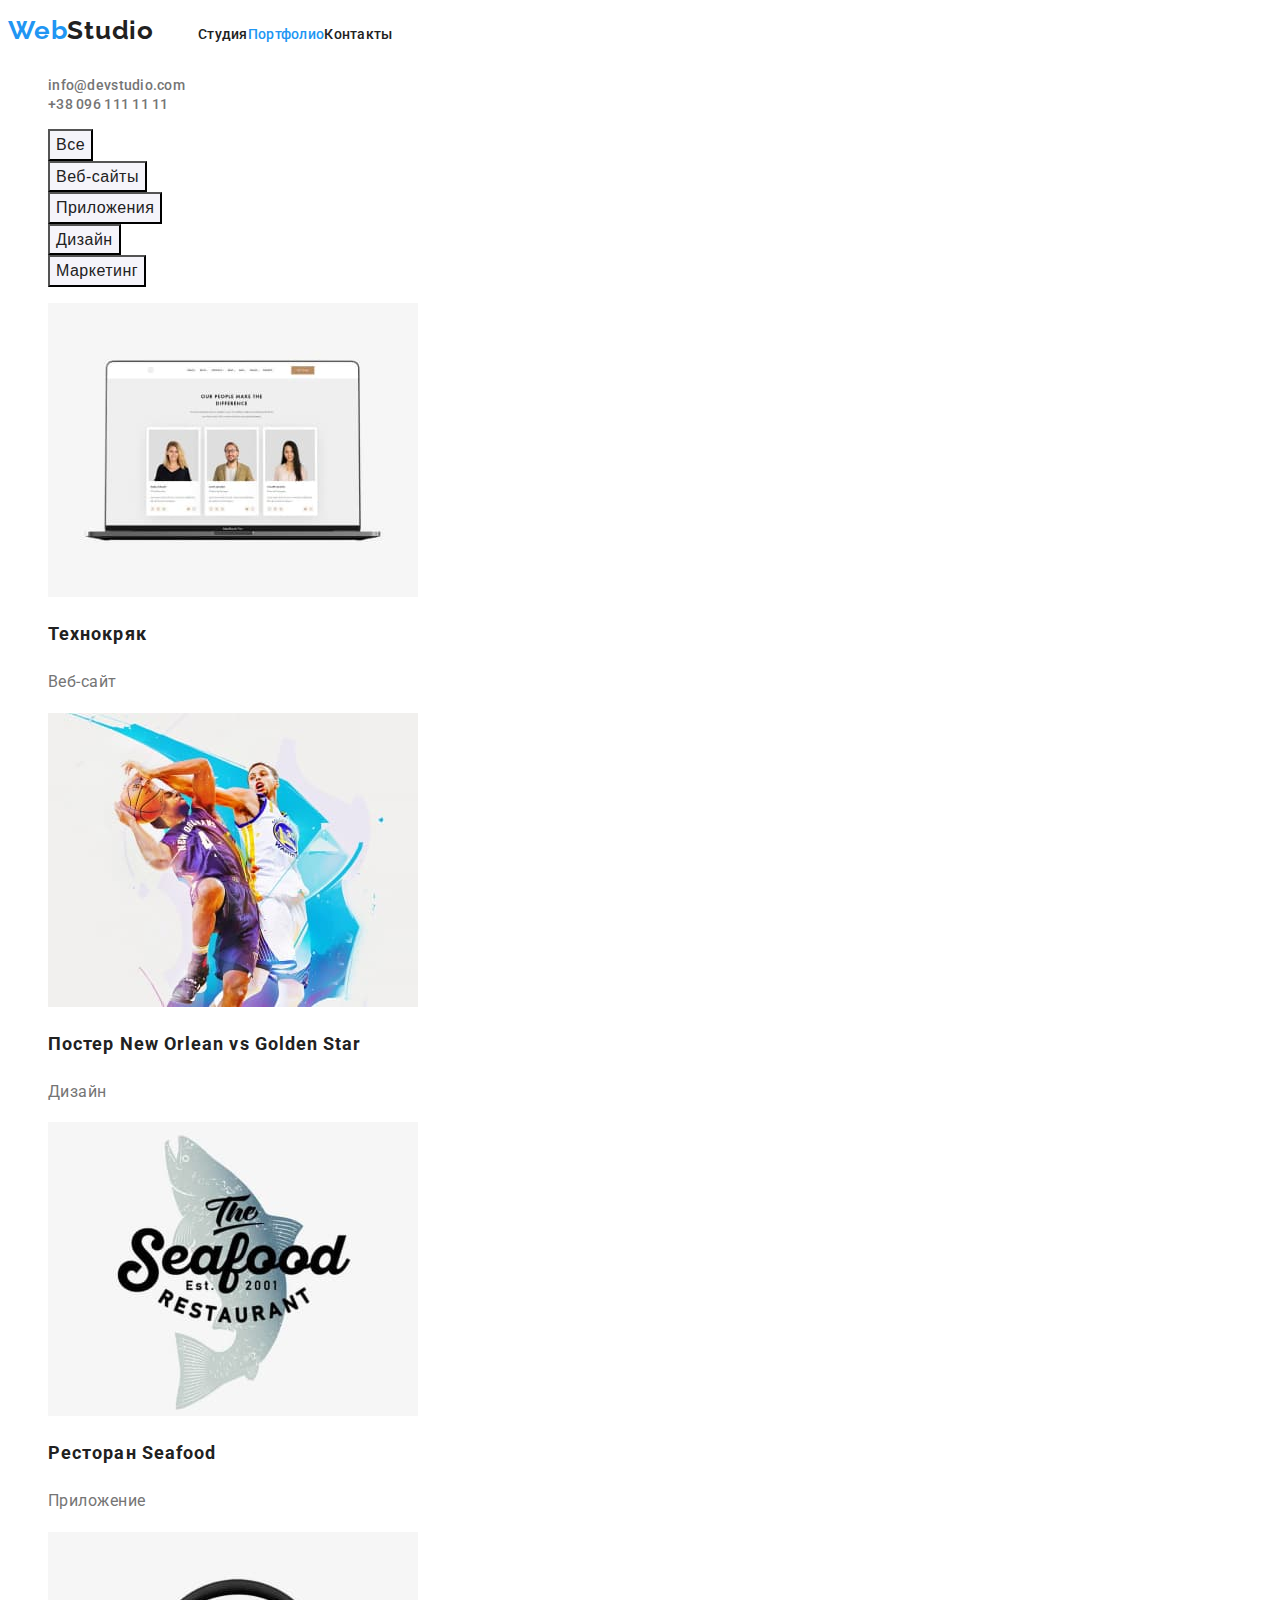
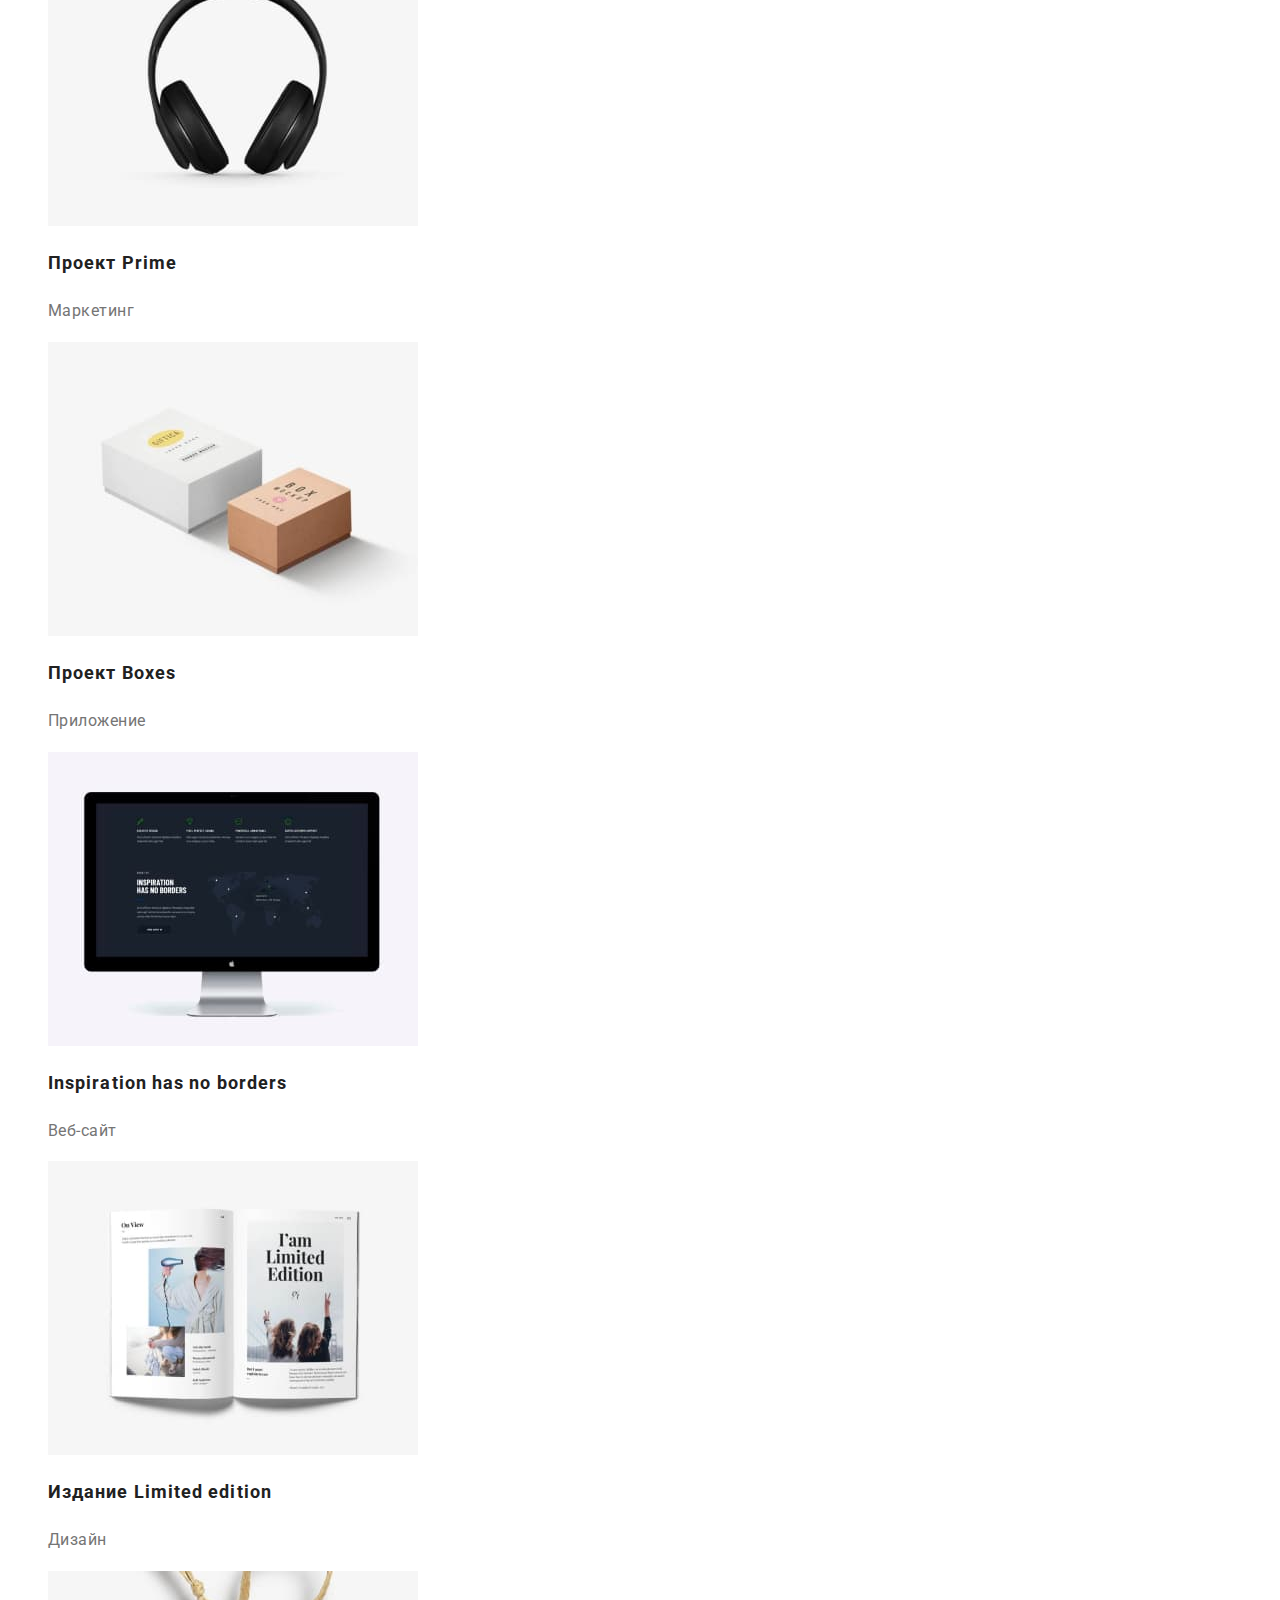
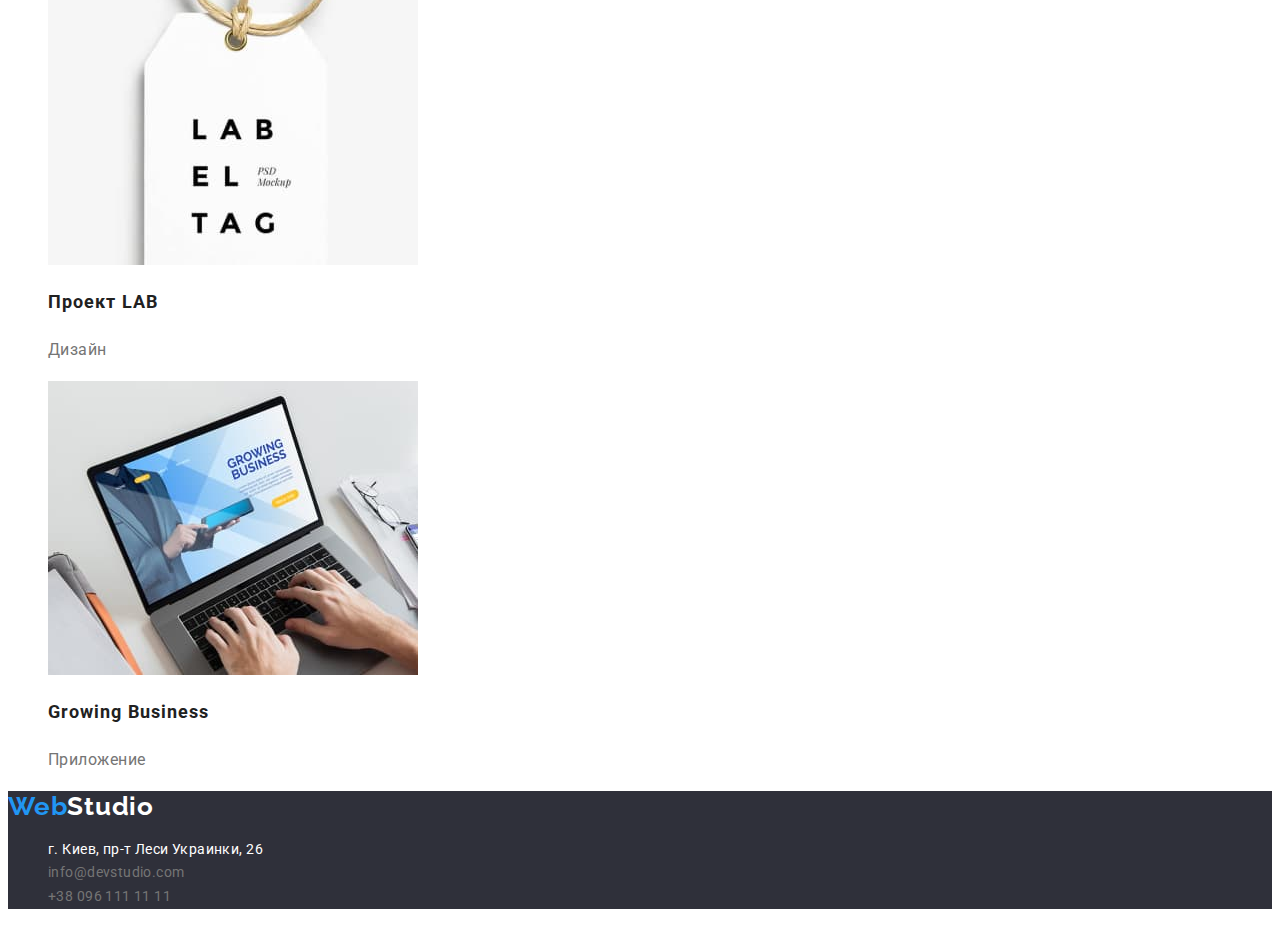
==== portfolio.html @ 74a473ce "copied" ====
<!DOCTYPE html>
<html lang="ru">
<head>
    <meta charset="UTF-8">
    <meta http-equiv="X-UA-Compatible" content="IE=edge">
    <meta name="viewport" content="width=device-width, initial-scale=1.0">
    <link rel="stylesheet" href="css/styles.css">
    <link rel="preconnect" href="https://fonts.gstatic.com">
    <link href="https://fonts.googleapis.com/css2?family=Raleway:wght@700&family=Roboto:wght@400;500;700;900&display=swap"
        rel="stylesheet">
    <title>Портфолио</title>
</head>
<body>
    <header class="top">
        <nav class="nav">
            <a href="./index.html" class="logo"> <span class="logo1">Web</span>Studio</a>
            <ul class="site-navigation">
                <li><a href="./index.html" class="link">Студия</a></li>
                <li><a href="./portfolio.html" class="link current">Портфолио</a></li>
                <li><a href="" class="link">Контакты</a></li>
            </ul>
        </nav>
        <ul class="contacts">
            <li><a href="mailto:info@devstudio.com" class="link">info@devstudio.com</a></li>
            <li><a href="tel:+38-096-111-11-11" class="link">+38 096 111 11 11</a></li>
        </ul>
    </header>
    <main>
            <section>
                <h1 class="hidden">Портфолио</h1>
<ul class="buttons">
    <li>
        <button type="button" class="key">Все</button>
    </li>
    <li>
        <button type="button" class="key">Веб-сайты</button>
    </li>
    <li>
        <button type="button" class="key">Приложения</button>
    </li>
    <li>
        <button type="button" class="key">Дизайн</button>
    </li>
    <li>
        <button type="button" class="key">Маркетинг</button>
    </li>
</ul>
            </section>
    <section class="our-works">
        <h2 class="hidden">Примеры работ</h2>
        <ul class="work-examples">
            <li class="example1">
                <img class="example1-image" src="./images/portf_1.jpg" width="370" alt="Открытый ноутбук с примером работы">
                <h2 class="example1-title"> Технокряк</h2>
                <p class="example1-paragraph"> Веб-сайт</p>
            </li>
            <li class="example2">
                <img class="example2-image" src="./images/portf_2.jpg" width="370" alt="Два баскетболиста с мячём">
                <h2 class="example1-title">Постер New Orlean vs Golden Star</h2>
                <p class="example1-paragraph">Дизайн</p>
            </li>
            <li class="example3">
                <img class="example3-image" src="./images/portf_3.jpg" width="370" alt="Постер с надписью">
                <h2 class="example1-title">Ресторан Seafood</h2>
                <p class="example1-paragraph">Приложение</p>
            </li>
            <li class="example4">
                <img class="example4-image" src="./images/portf_4.jpg" width="370" alt="Наушники Чёрного цвета">
                <h2 class="example1-title">Проект Prime</h2>
                <p class="example1-paragraph">Маркетинг</p>
            </li>
            <li class="example5">
                <img class="example5-image" src="./images/portf_5.jpg" width="370" alt="Две коробки белого и коричневого цвета">
                <h2 class="example1-title">Проект Boxes</h2>
                <p class="example1-paragraph">Приложение</p>
            </li>
            <li class="example6">
                <img class="example6-image" src="./images/portf_6.jpg" width="370" alt="Компьютерный монитор">
                <h2 class="example1-title">Inspiration has no borders</h2>
                <p class="example1-paragraph">Веб-сайт</p>
            </li>
            <li class="example7">
                <img class="example7-image" src="./images/portf_7.jpg" width="370" alt="Открытй глянцевый журнал">
                <h2 class="example1-title">Издание Limited edition</h2>
                <p class="example1-paragraph">Дизайн</p>
            </li>
            <li class="example8">
                <img class="example8-image" src="./images/portf_8.jpg" width="370" alt="Ярлык LAB">
                <h2 class="example1-title">Проект LAB</h2>
                <p class="example1-paragraph">Дизайн</p>
            </li>
            <li class="example9">
                <img class="example9-image" src="./images/portf_9.jpg" width="370" alt="Кисти рук набирают текст на ноутбуке">
                <h2 class="example1-title">Growing Business</h2>
                <p class="example1-paragraph">Приложение</p>
            </li>
        </ul>
    </section>
    </main>
    <footer class="under">
        <a class="logo2" href="./index.html"><span class="logo1">Web</span>Studio</a>
        <address class="our-contacts">
            <ul class="under-contacts">
                <li class="under-street"><a class="link1" href="https://goo.gl/maps/FESoBr5XwrtahdSF9" target="_blank"
                    rel="noreferrer noopener">г. Киев, пр-т Леси
                    Украинки, 26</a></li>
                <li>
                    <a class="link" href="mailto:info@devstudio.com">info@devstudio.com</a>
                </li>
                <li>
                    <a class="link" href="tel:+38-096-111-11-11">+38 096 111 11 11</a>
                </li>
            </ul>
        </address>
    </footer>
</body>
</html>
---- css/styles.css ----
:root {
  --main-font: 'Roboto', sans-serif;
  --secondary-font: 'Raleway', sans-serif;
  --accent-color: #2196f3;
  --title-color: #212121;
  --under-color: #757575;
  --other-color: #ffffff;
  --bg-hf: #2f303a;
  --color-adds: rgba(255, 255, 255, 0.6);
}
body {
  color: var(--title-color);
  font-family: 'Roboto', Raleway, sans-serif;
}
/*Силизация шапки страницы*/
.top {
  background-color: var(--other-color);
  list-style: none;
}
.logo1 {
  color: var(--accent-color);
}
.logo {
  color: var(--title-color);
  font-family: var(--secondary-font);
  text-decoration: none;
  font-weight: 700;
  font-size: 26px;
  line-height: 1.19;
  letter-spacing: 0.03em;
}
.site-navigation,
.contacts {
  list-style: none;
}
.nav .link.current {
  color: var(--accent-color);
}
.site-navigation .link {
  color: var(--title-color);
  font-weight: 500;
  font-size: 14px;
  line-height: 1.14;
  letter-spacing: 0.02em;
  text-decoration: none;
}
.site-navigation .link:hover,
.site-navigation .link:focus {
  color: var(--accent-color);
}
.contacts .link {
  color: var(--under-color);
  text-decoration: none;
  list-style: none;
  font-weight: 500;
  font-size: 14px;
  line-height: 1.14;
  letter-spacing: 0.02em;
}
.contacts .link:hover,
.contacts .link:focus {
  color: var(--accent-color);
}
/*Стилизация основного контента*/

.hidden {
  position: absolute;
  width: 1px;
  height: 1px;
  margin: -1px;
  border: 0;
  padding: 0;

  white-space: nowrap;
  clip-path: inset(100%);
  clip: rect(0 0 0 0);
  overflow: hidden;
}
.hero {
  background-color: var(--bg-hf);
  text-align: center;
}
.hero-title {
  font-weight: 900;
  font-size: 44px;
  line-height: 1.36;
  text-align: center;
  letter-spacing: 0.06em;
  text-transform: uppercase;
  color: var(--other-color);
}
.button1 {
  font-weight: 700;
  font-size: 16px;
  line-height: 1.87;
  align-items: center;
  text-align: center;
  letter-spacing: 0.06em;
  color: var(--other-color);
  background-color: var(--accent-color);
  cursor: pointer;
}
.features {
  list-style: none;
}
.features-title {
  font-weight: 700;
  font-size: 14px;
  line-height: 1.14;
  letter-spacing: 0.03em;
  text-transform: uppercase;
  color: var(--title-color);
}
.features-paragraph {
  font-size: 14px;
  line-height: 1.71;
  letter-spacing: 0.03em;
  color: var(--under-color);
}

.works-title {
  font-weight: 700;
  font-size: 36px;
  line-height: 1.19;
  text-align: center;
  letter-spacing: 0.03em;
  color: var(--title-color);
}
.our-works {
  list-style: none;
}
.team-title {
  font-weight: 700;
  font-size: 36px;
  line-height: 1.19;
  text-align: center;
  letter-spacing: 0.03em;
  color: var(--title-color);
}
.our-team {
  list-style: none;
  text-align: center;
}
.name1 {
  font-weight: 500;
  font-size: 16px;
  line-height: 1.18;
  text-align: center;
  letter-spacing: 0.03em;
  color: var(--title-color);
}
.description1 {
  font-size: 16px;
  line-height: 1.18;
  text-align: center;
  letter-spacing: 0.03em;
  color: var(--under-color);
}
/********Футер******/

.logo2 {
  text-decoration: none;
  font-family: var(--secondary-font);
  font-weight: 700;
  font-size: 26px;
  line-height: 1.19;
  letter-spacing: 0.03em;
  color: var(--other-color);
}
.under {
  background-color: var(--bg-hf);
}
.under-contacts {
  list-style: none;
  color: var(--under-color);
}
.under-street {
  color: var(--other-color);
  font-style: normal;
  font-weight: normal;
  font-size: 14px;
  line-height: 1.71;
  letter-spacing: 0.03em;
}
.link1 {
  text-decoration: none;
  color: var(--other-color);
  font-style: normal;
  font-weight: normal;
  font-size: 14px;
  line-height: 1.71;
  letter-spacing: 0.03em;
}
.under-contacts .link {
  text-decoration: none;
  color: var(--under-color);
  font-style: normal;
  font-weight: normal;
  font-size: 14px;
  line-height: 1.71;
  letter-spacing: 0.03em;
}
.under-contacts .link:hover,
.under-contacts .link:focus,
.link1:hover,
.link1:focus {
  color: var(--accent-color);
}

/*   Стили для портфолио   */
.buttons {
  list-style: none;
}
.work-examples {
  list-style: none;
}
.key:hover,
.key:focus {
  background-color: var(--accent-color);
  color: var(--other-color);
  cursor: pointer;
}
.key {
  font-weight: 500;
  font-size: 16px;
  line-height: 1.6;
  text-align: center;
  letter-spacing: 0.03em;
  color: var(--title-color);
  background: #f5f4fa;
}
.example1-title {
  font-size: 18px;
  line-height: 2;
  letter-spacing: 0.06em;
  color: var(--title-color);
}
.example1-paragraph {
  font-size: 16px;
  line-height: 1.8;
  letter-spacing: 0.03em;
  color: var(--under-color);
}
ul.site-navigation {
  display: inline-flex;
  flex-direction: row;
}
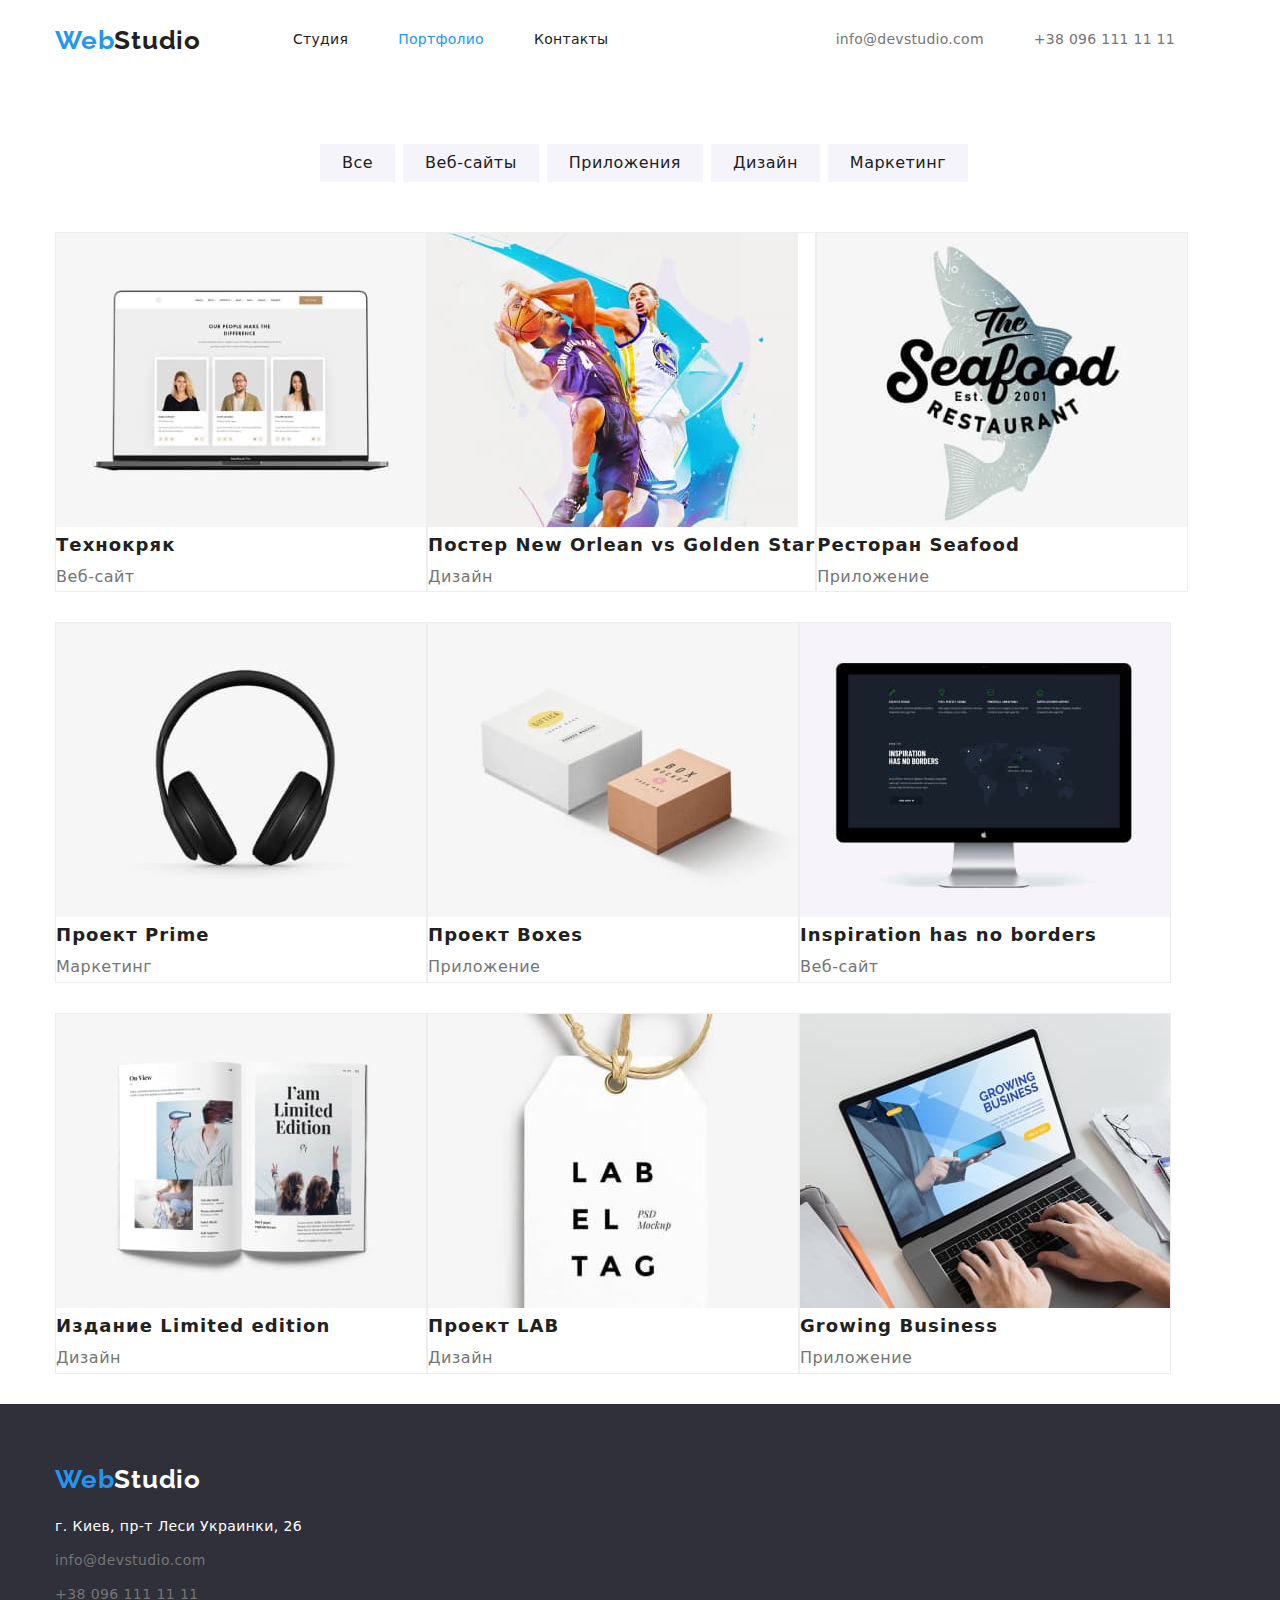
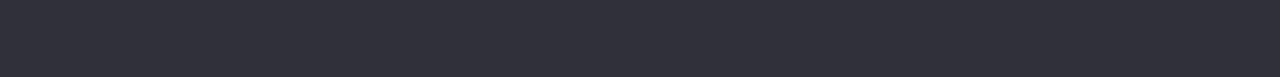
==== commit 0a39832e: "making hw 3" ====
--- a/portfolio.html
+++ b/portfolio.html
@@ -5,6 +5,7 @@
     <meta http-equiv="X-UA-Compatible" content="IE=edge">
     <meta name="viewport" content="width=device-width, initial-scale=1.0">
     <link rel="stylesheet" href="css/styles.css">
+    <link rel="stylesheet" href="https://cdnjs.cloudflare.com/ajax/libs/modern-normalize/1.1.0/modern-normalize.css">
     <link rel="preconnect" href="https://fonts.gstatic.com">
     <link href="https://fonts.googleapis.com/css2?family=Raleway:wght@700&family=Roboto:wght@400;500;700;900&display=swap"
         rel="stylesheet">
@@ -12,106 +13,114 @@
 </head>
 <body>
     <header class="top">
+        <div class="container header-container">
         <nav class="nav">
             <a href="./index.html" class="logo"> <span class="logo1">Web</span>Studio</a>
             <ul class="site-navigation">
-                <li><a href="./index.html" class="link">Студия</a></li>
-                <li><a href="./portfolio.html" class="link current">Портфолио</a></li>
-                <li><a href="" class="link">Контакты</a></li>
+                <li class="nav-item"><a href="./index.html" class="link">Студия</a></li>
+                <li class="nav-item"><a href="./portfolio.html" class="link current">Портфолио</a></li>
+                <li class="nav-item"><a href="" class="link">Контакты</a></li>
             </ul>
+        <ul class="contacts">
+            <li class="contact-item"><a href="mailto:info@devstudio.com" class="link">info@devstudio.com</a></li>
+            <li class="contact-item"><a href="tel:+38-096-111-11-11" class="link">+38 096 111 11 11</a></li>
+        </ul>
         </nav>
-        <ul class="contacts">
-            <li><a href="mailto:info@devstudio.com" class="link">info@devstudio.com</a></li>
-            <li><a href="tel:+38-096-111-11-11" class="link">+38 096 111 11 11</a></li>
-        </ul>
+        </div>
     </header>
     <main>
-            <section>
+            <section class="buttons-container">
+                <div class="container">
                 <h1 class="hidden">Портфолио</h1>
 <ul class="buttons">
-    <li>
+    <li class="button-item">
         <button type="button" class="key">Все</button>
     </li>
-    <li>
+    <li class="button-item">
         <button type="button" class="key">Веб-сайты</button>
     </li>
-    <li>
+    <li class="button-item">
         <button type="button" class="key">Приложения</button>
     </li>
-    <li>
+    <li class="button-item">
         <button type="button" class="key">Дизайн</button>
     </li>
-    <li>
+    <li class="button-item">
         <button type="button" class="key">Маркетинг</button>
     </li>
 </ul>
+</div>
             </section>
     <section class="our-works">
+        <div class="container">
         <h2 class="hidden">Примеры работ</h2>
         <ul class="work-examples">
-            <li class="example1">
+            <li class="examples">
                 <img class="example1-image" src="./images/portf_1.jpg" width="370" alt="Открытый ноутбук с примером работы">
                 <h2 class="example1-title"> Технокряк</h2>
                 <p class="example1-paragraph"> Веб-сайт</p>
             </li>
-            <li class="example2">
+            <li class="examples">
                 <img class="example2-image" src="./images/portf_2.jpg" width="370" alt="Два баскетболиста с мячём">
                 <h2 class="example1-title">Постер New Orlean vs Golden Star</h2>
                 <p class="example1-paragraph">Дизайн</p>
             </li>
-            <li class="example3">
+            <li class="examples">
                 <img class="example3-image" src="./images/portf_3.jpg" width="370" alt="Постер с надписью">
                 <h2 class="example1-title">Ресторан Seafood</h2>
                 <p class="example1-paragraph">Приложение</p>
             </li>
-            <li class="example4">
+            <li class="examples">
                 <img class="example4-image" src="./images/portf_4.jpg" width="370" alt="Наушники Чёрного цвета">
                 <h2 class="example1-title">Проект Prime</h2>
                 <p class="example1-paragraph">Маркетинг</p>
             </li>
-            <li class="example5">
+            <li class="examples">
                 <img class="example5-image" src="./images/portf_5.jpg" width="370" alt="Две коробки белого и коричневого цвета">
                 <h2 class="example1-title">Проект Boxes</h2>
                 <p class="example1-paragraph">Приложение</p>
             </li>
-            <li class="example6">
+            <li class="examples">
                 <img class="example6-image" src="./images/portf_6.jpg" width="370" alt="Компьютерный монитор">
                 <h2 class="example1-title">Inspiration has no borders</h2>
                 <p class="example1-paragraph">Веб-сайт</p>
             </li>
-            <li class="example7">
+            <li class="examples">
                 <img class="example7-image" src="./images/portf_7.jpg" width="370" alt="Открытй глянцевый журнал">
                 <h2 class="example1-title">Издание Limited edition</h2>
                 <p class="example1-paragraph">Дизайн</p>
             </li>
-            <li class="example8">
+            <li class="examples">
                 <img class="example8-image" src="./images/portf_8.jpg" width="370" alt="Ярлык LAB">
                 <h2 class="example1-title">Проект LAB</h2>
                 <p class="example1-paragraph">Дизайн</p>
             </li>
-            <li class="example9">
+            <li class="examples">
                 <img class="example9-image" src="./images/portf_9.jpg" width="370" alt="Кисти рук набирают текст на ноутбуке">
                 <h2 class="example1-title">Growing Business</h2>
                 <p class="example1-paragraph">Приложение</p>
             </li>
         </ul>
+        </div>
     </section>
     </main>
     <footer class="under">
-        <a class="logo2" href="./index.html"><span class="logo1">Web</span>Studio</a>
-        <address class="our-contacts">
-            <ul class="under-contacts">
-                <li class="under-street"><a class="link1" href="https://goo.gl/maps/FESoBr5XwrtahdSF9" target="_blank"
-                    rel="noreferrer noopener">г. Киев, пр-т Леси
-                    Украинки, 26</a></li>
-                <li>
-                    <a class="link" href="mailto:info@devstudio.com">info@devstudio.com</a>
-                </li>
-                <li>
-                    <a class="link" href="tel:+38-096-111-11-11">+38 096 111 11 11</a>
-                </li>
-            </ul>
-        </address>
+        <div class="container">
+            <a class="logo2" href="./index.html"><span class="logo1">Web</span>Studio</a>
+            <address class="our-contacts">
+                <ul class="under-contacts">
+                    <li class="under-street"><a class="link1" href="https://goo.gl/maps/FESoBr5XwrtahdSF9" target="_blank"
+                            rel="noreferrer noopener">г. Киев, пр-т Леси
+                            Украинки, 26</a></li>
+                    <li class="under-street">
+                        <a class="link" href="mailto:info@devstudio.com">info@devstudio.com</a>
+                    </li>
+                    <li class="under-street">
+                        <a class="link" href="tel:+38-096-111-11-11">+38 096 111 11 11</a>
+                    </li>
+                </ul>
+            </address>
+        </div>
     </footer>
 </body>
 </html>--- a/css/styles.css
+++ b/css/styles.css
@@ -6,16 +6,57 @@
   --under-color: #757575;
   --other-color: #ffffff;
   --bg-hf: #2f303a;
+  --tb-color: #f5f4fa;
   --color-adds: rgba(255, 255, 255, 0.6);
 }
 body {
   color: var(--title-color);
   font-family: 'Roboto', Raleway, sans-serif;
 }
+/*Базовый сброс*/
+h1,
+h2,
+h3,
+h4,
+h5,
+h6,
+p {
+  margin-top: 0px;
+  margin-bottom: 0px;
+}
+ol,
+ul {
+  margin-top: 0px;
+  margin-bottom: 0px;
+  padding-left: 0px;
+}
+img {
+  display: block;
+}
+
 /*Силизация шапки страницы*/
-.top {
-  background-color: var(--other-color);
-  list-style: none;
+.container {
+  width: 1200px;
+  padding: 0 15px;
+  margin: 0 auto;
+}
+.nav {
+  display: flex;
+  align-items: center;
+}
+.site-navigation {
+  display: flex;
+  padding-left: 92px;
+  margin-top: 0;
+  margin-bottom: 0;
+}
+.nav-item {
+  margin-right: 50px;
+}
+.site-navigation .link {
+  display: block;
+  padding-top: 32px;
+  padding-bottom: 32px;
 }
 .logo1 {
   color: var(--accent-color);
@@ -48,6 +89,10 @@
 .site-navigation .link:focus {
   color: var(--accent-color);
 }
+.contacts {
+  display: flex;
+  margin-left: auto;
+}
 .contacts .link {
   color: var(--under-color);
   text-decoration: none;
@@ -56,6 +101,10 @@
   font-size: 14px;
   line-height: 1.14;
   letter-spacing: 0.02em;
+  margin-right: 50px;
+  display: block;
+  padding-top: 32px;
+  padding-bottom: 32px;
 }
 .contacts .link:hover,
 .contacts .link:focus {
@@ -79,29 +128,40 @@
 .hero {
   background-color: var(--bg-hf);
   text-align: center;
+  padding-top: 200px;
+  padding-bottom: 200px;
 }
 .hero-title {
   font-weight: 900;
   font-size: 44px;
   line-height: 1.36;
-  text-align: center;
   letter-spacing: 0.06em;
   text-transform: uppercase;
   color: var(--other-color);
+  margin-top: 0px;
+  margin-bottom: 30px;
 }
 .button1 {
-  font-weight: 700;
-  font-size: 16px;
-  line-height: 1.87;
-  align-items: center;
-  text-align: center;
+  margin: 0 auto;
+  display: inline-block;
+  color: var(--other-color);
+  background-color: var(--accent-color);
+  border: none;
+  font-size: 16px;
+  line-height: 1.88;
   letter-spacing: 0.06em;
-  color: var(--other-color);
-  background-color: var(--accent-color);
+  text-align: center;
   cursor: pointer;
+  border-radius: 5px;
+  padding: 10px 30px;
+}
+.features-container {
+  padding-top: 95px;
+  padding-bottom: 95px;
 }
 .features {
   list-style: none;
+  display: flex;
 }
 .features-title {
   font-weight: 700;
@@ -110,12 +170,20 @@
   letter-spacing: 0.03em;
   text-transform: uppercase;
   color: var(--title-color);
+  margin-bottom: 10px;
 }
 .features-paragraph {
   font-size: 14px;
   line-height: 1.71;
   letter-spacing: 0.03em;
   color: var(--under-color);
+  margin: 0;
+}
+.features-class {
+  margin-right: 30px;
+}
+.works {
+  padding-bottom: 94px;
 }
 
 .works-title {
@@ -128,6 +196,15 @@
 }
 .our-works {
   list-style: none;
+  display: flex;
+  margin-top: 50px;
+}
+.works-example {
+  margin-right: 30px;
+}
+.team {
+  padding-bottom: 95px;
+  background-color: var(--tb-color);
 }
 .team-title {
   font-weight: 700;
@@ -136,10 +213,12 @@
   text-align: center;
   letter-spacing: 0.03em;
   color: var(--title-color);
+  margin-bottom: 50px;
 }
 .our-team {
   list-style: none;
   text-align: center;
+  display: flex;
 }
 .name1 {
   font-weight: 500;
@@ -147,9 +226,19 @@
   line-height: 1.18;
   text-align: center;
   letter-spacing: 0.03em;
-  color: var(--title-color);
+  margin-bottom: 10px;
+}
+.team-cards {
+  margin-left: 30px;
+  text-align: center;
+  padding-bottom: 30px;
+  background-color: var(--other-color);
+}
+.team-photo {
+  margin-bottom: 30px;
 }
 .description1 {
+  margin: 0;
   font-size: 16px;
   line-height: 1.18;
   text-align: center;
@@ -166,9 +255,13 @@
   line-height: 1.19;
   letter-spacing: 0.03em;
   color: var(--other-color);
+  display: block;
+  margin-bottom: 20px;
 }
 .under {
   background-color: var(--bg-hf);
+  padding-bottom: 60px;
+  padding-top: 60px;
 }
 .under-contacts {
   list-style: none;
@@ -181,6 +274,7 @@
   font-size: 14px;
   line-height: 1.71;
   letter-spacing: 0.03em;
+  margin-bottom: 10px;
 }
 .link1 {
   text-decoration: none;
@@ -208,17 +302,26 @@
 }
 
 /*   Стили для портфолио   */
+.buttons-container {
+  margin-top: 64px;
+  margin-bottom: 34px;
+}
 .buttons {
   list-style: none;
-}
-.work-examples {
-  list-style: none;
-}
+  display: flex;
+  justify-content: center;
+}
+.button-item {
+  margin-left: 8px;
+  margin-right: 0;
+}
+
 .key:hover,
 .key:focus {
   background-color: var(--accent-color);
   color: var(--other-color);
   cursor: pointer;
+  border-color: transparent;
 }
 .key {
   font-weight: 500;
@@ -228,20 +331,31 @@
   letter-spacing: 0.03em;
   color: var(--title-color);
   background: #f5f4fa;
-}
+  padding: 6px 22px;
+  border: none;
+}
+.work-examples {
+  list-style: none;
+  display: flex;
+  flex-wrap: wrap;
+}
+
+.examples {
+  margin-bottom: 30px;
+  border: 1px solid #eeeeee;
+}
+
 .example1-title {
+  margin: 0;
   font-size: 18px;
   line-height: 2;
   letter-spacing: 0.06em;
   color: var(--title-color);
 }
 .example1-paragraph {
+  margin: 0;
   font-size: 16px;
   line-height: 1.8;
   letter-spacing: 0.03em;
   color: var(--under-color);
 }
-ul.site-navigation {
-  display: inline-flex;
-  flex-direction: row;
-}
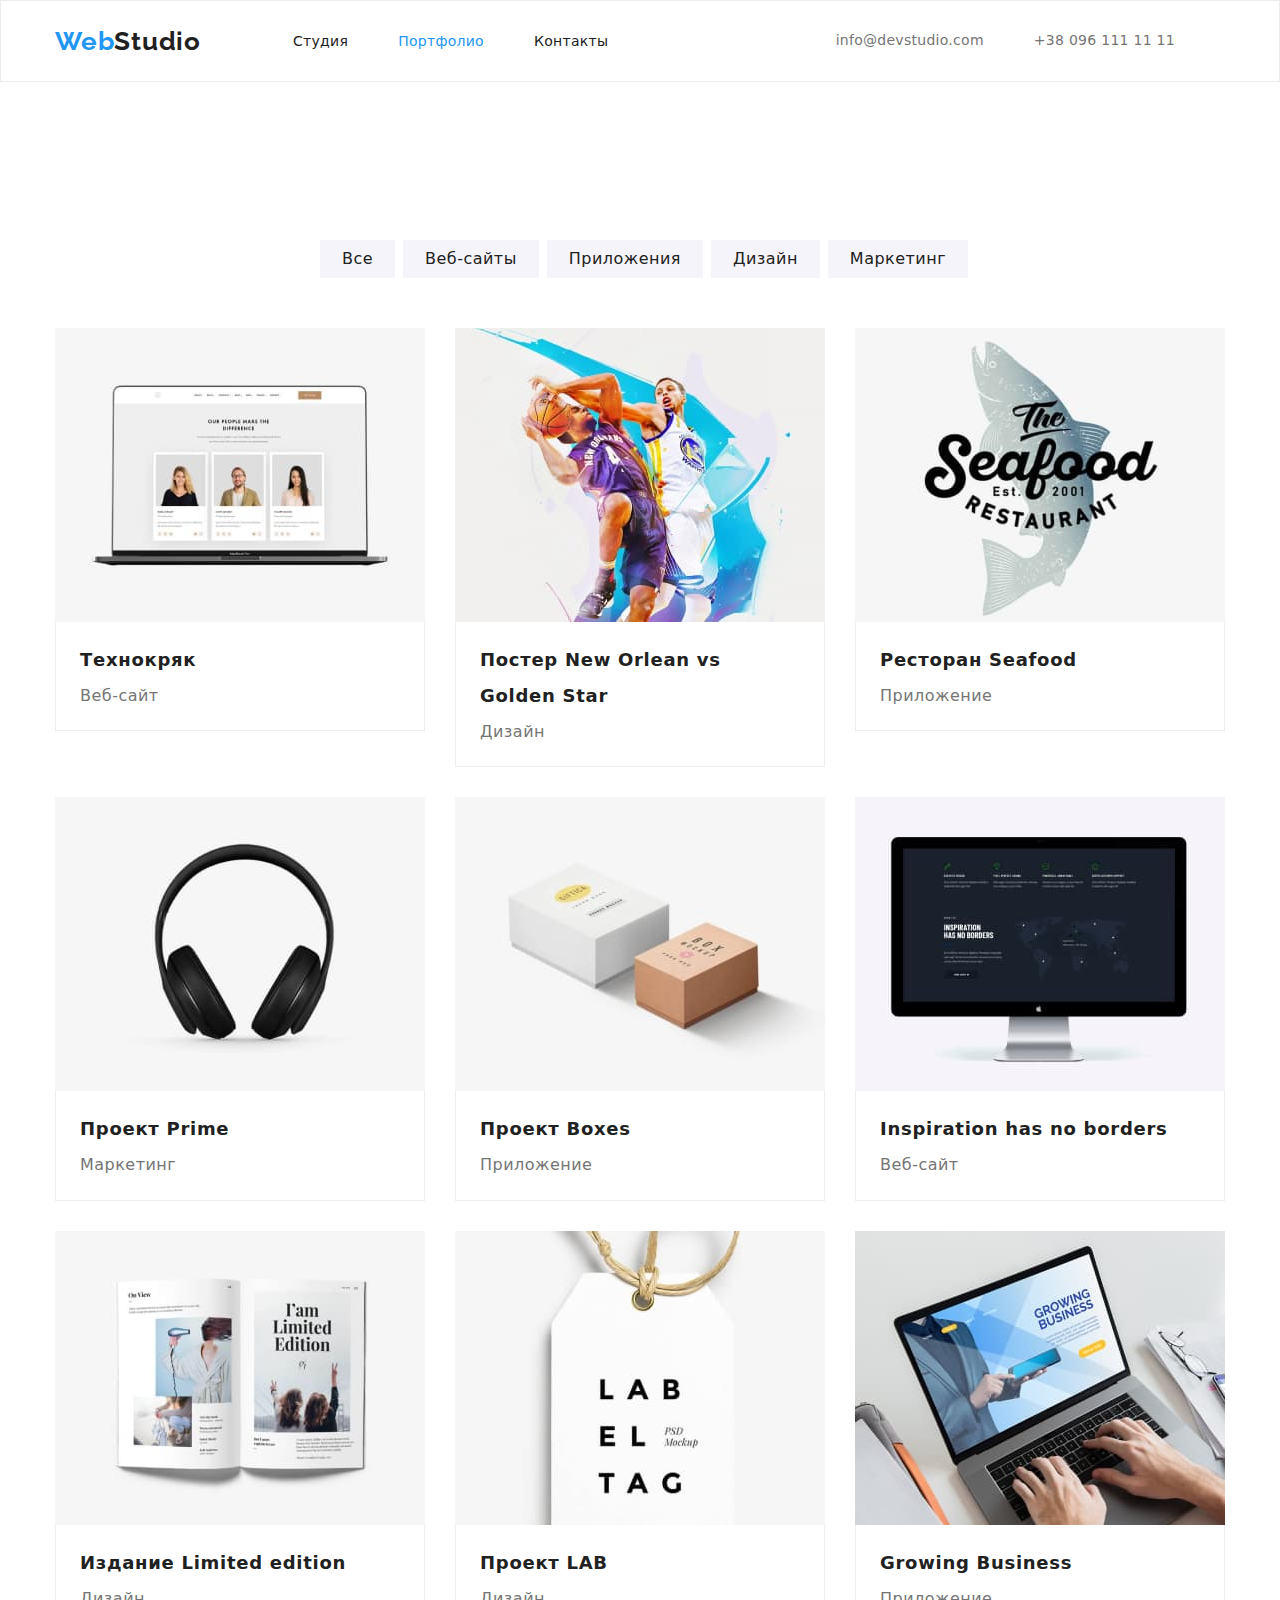
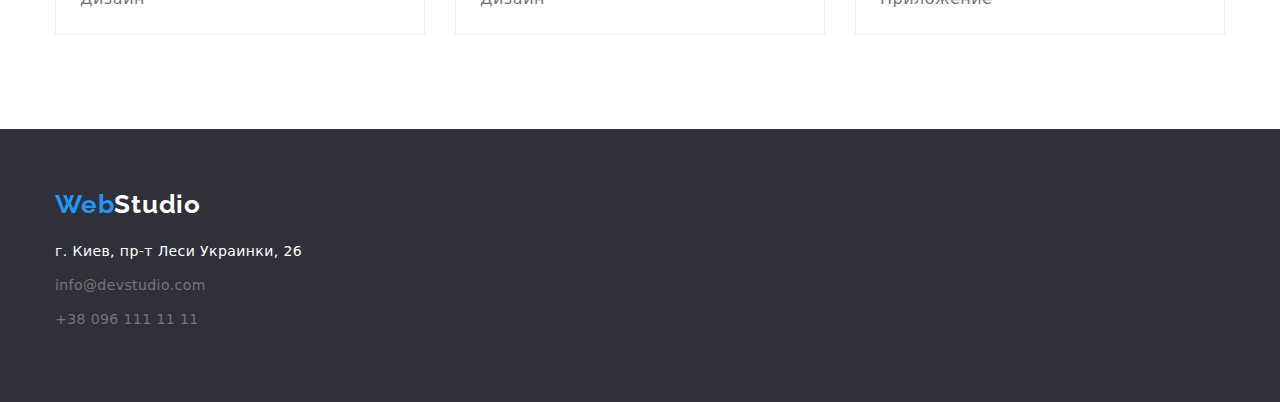
==== commit d5f5877d: "add flex-basis" ====
--- a/portfolio.html
+++ b/portfolio.html
@@ -28,7 +28,7 @@
         </nav>
         </div>
     </header>
-    <main>
+    <main class="section">
             <section class="buttons-container">
                 <div class="container">
                 <h1 class="hidden">Портфолио</h1>
@@ -57,48 +57,66 @@
         <ul class="work-examples">
             <li class="examples">
                 <img class="example1-image" src="./images/portf_1.jpg" width="370" alt="Открытый ноутбук с примером работы">
+                <div class="exmp">
                 <h2 class="example1-title"> Технокряк</h2>
                 <p class="example1-paragraph"> Веб-сайт</p>
+                </div>
             </li>
             <li class="examples">
                 <img class="example2-image" src="./images/portf_2.jpg" width="370" alt="Два баскетболиста с мячём">
+                <div class="exmp">
                 <h2 class="example1-title">Постер New Orlean vs Golden Star</h2>
                 <p class="example1-paragraph">Дизайн</p>
+                </div>
             </li>
             <li class="examples">
                 <img class="example3-image" src="./images/portf_3.jpg" width="370" alt="Постер с надписью">
+                <div class="exmp">
                 <h2 class="example1-title">Ресторан Seafood</h2>
                 <p class="example1-paragraph">Приложение</p>
+                </div>
             </li>
             <li class="examples">
                 <img class="example4-image" src="./images/portf_4.jpg" width="370" alt="Наушники Чёрного цвета">
+                <div class="exmp">
                 <h2 class="example1-title">Проект Prime</h2>
                 <p class="example1-paragraph">Маркетинг</p>
+                </div>
             </li>
             <li class="examples">
                 <img class="example5-image" src="./images/portf_5.jpg" width="370" alt="Две коробки белого и коричневого цвета">
+                <div class="exmp">
                 <h2 class="example1-title">Проект Boxes</h2>
                 <p class="example1-paragraph">Приложение</p>
+                </div>
             </li>
             <li class="examples">
                 <img class="example6-image" src="./images/portf_6.jpg" width="370" alt="Компьютерный монитор">
-                <h2 class="example1-title">Inspiration has no borders</h2>
-                <p class="example1-paragraph">Веб-сайт</p>
+                <div class="exmp">
+                    <h2 class="example1-title">Inspiration has no borders </h2>
+                    <p class="example1-paragraph">Веб-сайт</p>
+                </div>
             </li>
             <li class="examples">
                 <img class="example7-image" src="./images/portf_7.jpg" width="370" alt="Открытй глянцевый журнал">
-                <h2 class="example1-title">Издание Limited edition</h2>
-                <p class="example1-paragraph">Дизайн</p>
+                <div class="exmp">
+                    <h2 class="example1-title">Издание Limited edition</h2>
+                    <p class="example1-paragraph">Дизайн</p>
+                </div>
             </li>
             <li class="examples">
                 <img class="example8-image" src="./images/portf_8.jpg" width="370" alt="Ярлык LAB">
-                <h2 class="example1-title">Проект LAB</h2>
-                <p class="example1-paragraph">Дизайн</p>
+               <div class="exmp">
+                    <h2 class="example1-title">Проект LAB</h2>
+                    <p class="example1-paragraph">Дизайн</p>
+                </div>
             </li>
             <li class="examples">
                 <img class="example9-image" src="./images/portf_9.jpg" width="370" alt="Кисти рук набирают текст на ноутбуке">
-                <h2 class="example1-title">Growing Business</h2>
-                <p class="example1-paragraph">Приложение</p>
+                <div class="exmp">
+                    <h2 class="example1-title">Growing Business</h2>
+                    <p class="example1-paragraph">Приложение</p>
+                </div>
             </li>
         </ul>
         </div>
--- a/css/styles.css
+++ b/css/styles.css
@@ -8,6 +8,16 @@
   --bg-hf: #2f303a;
   --tb-color: #f5f4fa;
   --color-adds: rgba(255, 255, 255, 0.6);
+  --pixels-interval: 30px;
+  --minuspixels: -30px;
+}
+html {
+  box-sizing: border-box;
+}
+*,
+*::before,
+*::after {
+  box-sizing: inherit;
 }
 body {
   color: var(--title-color);
@@ -40,6 +50,13 @@
   padding: 0 15px;
   margin: 0 auto;
 }
+.top {
+  border: 1px solid #ececec;
+}
+.section {
+  padding-top: 94px;
+  padding-bottom: 94px;
+}
 .nav {
   display: flex;
   align-items: center;
@@ -53,7 +70,7 @@
 .nav-item {
   margin-right: 50px;
 }
-.site-navigation .link {
+.site-navigation > .link {
   display: block;
   padding-top: 32px;
   padding-bottom: 32px;
@@ -138,8 +155,10 @@
   letter-spacing: 0.06em;
   text-transform: uppercase;
   color: var(--other-color);
-  margin-top: 0px;
+  width: 696px;
   margin-bottom: 30px;
+  margin-left: auto;
+  margin-right: auto;
 }
 .button1 {
   margin: 0 auto;
@@ -201,6 +220,7 @@
 }
 .works-example {
   margin-right: 30px;
+  flex-basis: calc(100% / 3 - 60px);
 }
 .team {
   padding-bottom: 95px;
@@ -233,6 +253,7 @@
   text-align: center;
   padding-bottom: 30px;
   background-color: var(--other-color);
+  flex-basis: calc(100% / 3 - 60px);
 }
 .team-photo {
   margin-bottom: 30px;
@@ -305,6 +326,7 @@
 .buttons-container {
   margin-top: 64px;
   margin-bottom: 34px;
+  justify-content: center;
 }
 .buttons {
   list-style: none;
@@ -322,6 +344,7 @@
   color: var(--other-color);
   cursor: pointer;
   border-color: transparent;
+  border-radius: 4px;
 }
 .key {
   font-weight: 500;
@@ -335,27 +358,39 @@
   border: none;
 }
 .work-examples {
+  margin-top: -30px;
+  margin-left: -30px;
   list-style: none;
   display: flex;
   flex-wrap: wrap;
 }
-
-.examples {
-  margin-bottom: 30px;
-  border: 1px solid #eeeeee;
+.work-examples > .examples {
+  flex-wrap: wrap;
+  margin-left: 30px;
+  margin-top: 30px;
+  flex-basis: calc(100% / 3 - 60px);
+}
+.exemple2-image {
+  margin: 0;
 }
 
 .example1-title {
-  margin: 0;
   font-size: 18px;
   line-height: 2;
-  letter-spacing: 0.06em;
-  color: var(--title-color);
+  letter-spacing: 0.04em;
+  color: var(--title-color);
+  padding-bottom: 4px;
 }
 .example1-paragraph {
-  margin: 0;
   font-size: 16px;
   line-height: 1.8;
   letter-spacing: 0.03em;
   color: var(--under-color);
 }
+.exmp {
+  padding: 20px 24px;
+  border-bottom: 1px solid #eeeeee;
+  border-left: 1px solid #eeeeee;
+  border-right: 1px solid #eeeeee;
+  border-top: none;
+}
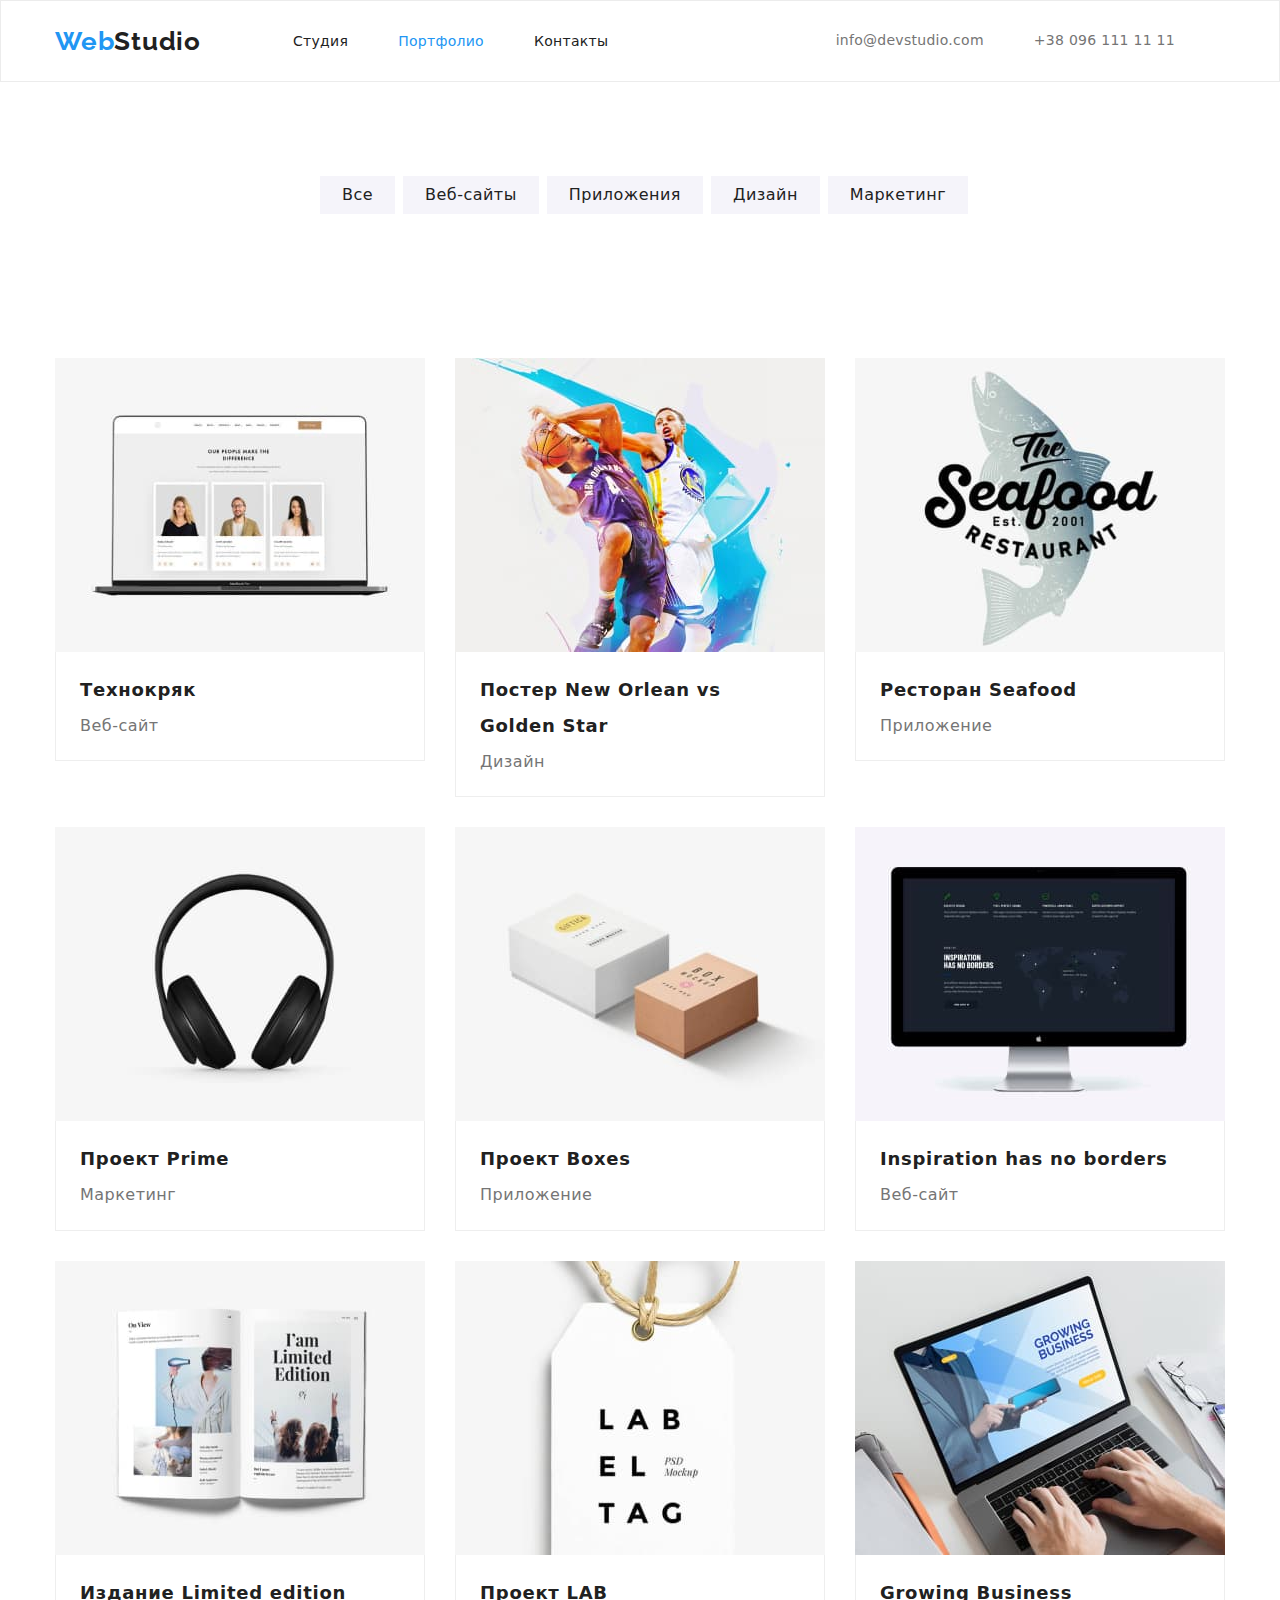
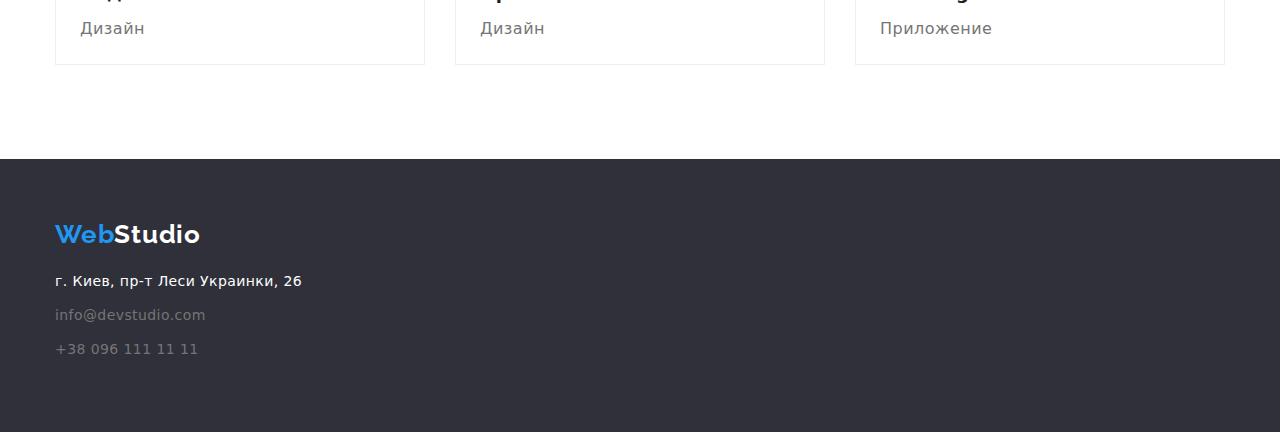
==== commit f8e70e5f: "correct mistakes" ====
--- a/portfolio.html
+++ b/portfolio.html
@@ -21,17 +21,18 @@
                 <li class="nav-item"><a href="./portfolio.html" class="link current">Портфолио</a></li>
                 <li class="nav-item"><a href="" class="link">Контакты</a></li>
             </ul>
+            </nav>
         <ul class="contacts">
             <li class="contact-item"><a href="mailto:info@devstudio.com" class="link">info@devstudio.com</a></li>
             <li class="contact-item"><a href="tel:+38-096-111-11-11" class="link">+38 096 111 11 11</a></li>
         </ul>
-        </nav>
         </div>
     </header>
-    <main class="section">
-            <section class="buttons-container">
-                <div class="container">
+    <main>
+        <div class="container">
+            <section class="buttons-container state">
                 <h1 class="hidden">Портфолио</h1>
+                <div class="btn-container">
 <ul class="buttons">
     <li class="button-item">
         <button type="button" class="key">Все</button>
@@ -51,7 +52,8 @@
 </ul>
 </div>
             </section>
-    <section class="our-works">
+    </div>
+    <section class="our-works section">
         <div class="container">
         <h2 class="hidden">Примеры работ</h2>
         <ul class="work-examples">
--- a/css/styles.css
+++ b/css/styles.css
@@ -53,9 +53,12 @@
 .top {
   border: 1px solid #ececec;
 }
+.header-container {
+  display: flex;
+}
 .section {
+  padding-bottom: 94px;
   padding-top: 94px;
-  padding-bottom: 94px;
 }
 .nav {
   display: flex;
@@ -63,7 +66,7 @@
 }
 .site-navigation {
   display: flex;
-  padding-left: 92px;
+  margin-left: 92px;
   margin-top: 0;
   margin-bottom: 0;
 }
@@ -110,6 +113,7 @@
   display: flex;
   margin-left: auto;
 }
+
 .contacts .link {
   color: var(--under-color);
   text-decoration: none;
@@ -155,6 +159,8 @@
   letter-spacing: 0.06em;
   text-transform: uppercase;
   color: var(--other-color);
+}
+.hero-container {
   width: 696px;
   margin-bottom: 30px;
   margin-left: auto;
@@ -173,6 +179,7 @@
   cursor: pointer;
   border-radius: 5px;
   padding: 10px 30px;
+  margin-top: 30px;
 }
 .features-container {
   padding-top: 95px;
@@ -216,11 +223,10 @@
 .our-works {
   list-style: none;
   display: flex;
-  margin-top: 50px;
 }
 .works-example {
   margin-right: 30px;
-  flex-basis: calc(100% / 3 - 60px);
+  flex-basis: calc((100% - 90px) / 3);
 }
 .team {
   padding-bottom: 95px;
@@ -253,7 +259,11 @@
   text-align: center;
   padding-bottom: 30px;
   background-color: var(--other-color);
-  flex-basis: calc(100% / 3 - 60px);
+  flex-basis: calc((100% - 120px) / 4);
+  border-radius: 0px 0px 4px 4px;
+  box-shadow: 0px 1px 3px rgba(0, 0, 0, 0.12), 0px 1px 1px rgba(0, 0, 0, 0.14),
+    0px 2px 1px rgba(0, 0, 0, 0.2);
+  border: 1px solid #ececec;
 }
 .team-photo {
   margin-bottom: 30px;
@@ -324,14 +334,15 @@
 
 /*   Стили для портфолио   */
 .buttons-container {
-  margin-top: 64px;
-  margin-bottom: 34px;
+  padding-top: 94px;
+  padding-bottom: 50px;
   justify-content: center;
 }
 .buttons {
   list-style: none;
   display: flex;
   justify-content: center;
+  align-content: center;
 }
 .button-item {
   margin-left: 8px;
@@ -365,13 +376,9 @@
   flex-wrap: wrap;
 }
 .work-examples > .examples {
-  flex-wrap: wrap;
   margin-left: 30px;
   margin-top: 30px;
-  flex-basis: calc(100% / 3 - 60px);
-}
-.exemple2-image {
-  margin: 0;
+  flex-basis: calc((100% - 90px) / 3);
 }
 
 .example1-title {
@@ -392,5 +399,4 @@
   border-bottom: 1px solid #eeeeee;
   border-left: 1px solid #eeeeee;
   border-right: 1px solid #eeeeee;
-  border-top: none;
-}
+}
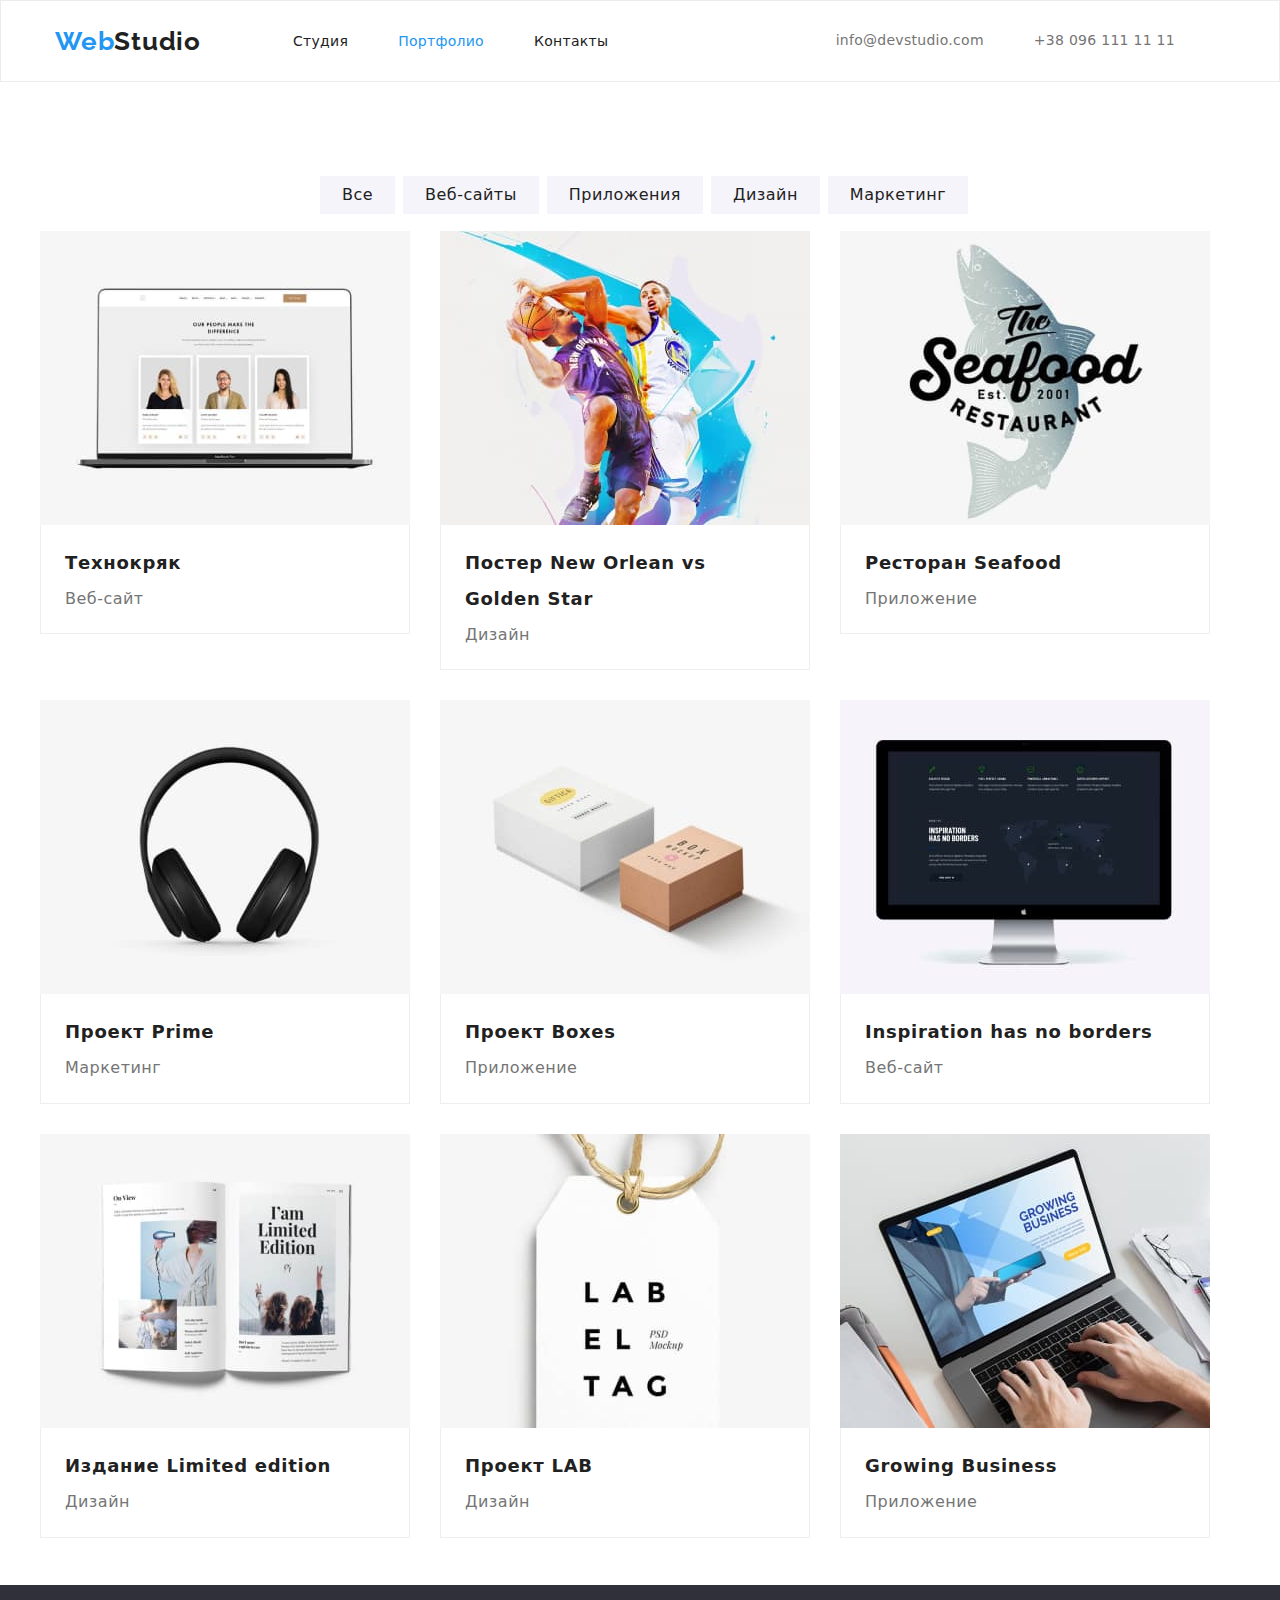
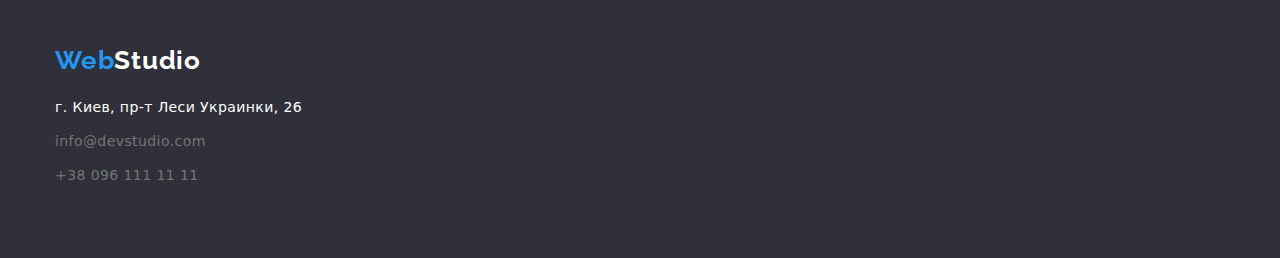
==== commit fb182e09: "corrected mistakes" ====
--- a/portfolio.html
+++ b/portfolio.html
@@ -29,8 +29,8 @@
         </div>
     </header>
     <main>
-        <div class="container">
             <section class="buttons-container state">
+                <div class="container">
                 <h1 class="hidden">Портфолио</h1>
                 <div class="btn-container">
 <ul class="buttons">
@@ -50,8 +50,8 @@
         <button type="button" class="key">Маркетинг</button>
     </li>
 </ul>
-</div>
-            </section>
+</section>
+</div>      
     </div>
     <section class="our-works section">
         <div class="container">
--- a/css/styles.css
+++ b/css/styles.css
@@ -57,8 +57,8 @@
   display: flex;
 }
 .section {
-  padding-bottom: 94px;
-  padding-top: 94px;
+  padding-bottom: 47px;
+  padding-top: 47px;
 }
 .nav {
   display: flex;
@@ -162,10 +162,10 @@
 }
 .hero-container {
   width: 696px;
-  margin-bottom: 30px;
   margin-left: auto;
   margin-right: auto;
 }
+
 .button1 {
   margin: 0 auto;
   display: inline-block;
@@ -182,12 +182,13 @@
   margin-top: 30px;
 }
 .features-container {
-  padding-top: 95px;
-  padding-bottom: 95px;
+  padding-top: 94px;
+  padding-bottom: 47px;
 }
 .features {
   list-style: none;
   display: flex;
+  padding-bottom: 47px;
 }
 .features-title {
   font-weight: 700;
@@ -209,7 +210,7 @@
   margin-right: 30px;
 }
 .works {
-  padding-bottom: 94px;
+  padding-bottom: 47px;
 }
 
 .works-title {
@@ -219,13 +220,18 @@
   text-align: center;
   letter-spacing: 0.03em;
   color: var(--title-color);
+  margin-bottom: 50px;
+  padding-top: 47px;
 }
 .our-works {
   list-style: none;
   display: flex;
+  margin-left: -30px;
+  margin-top: -30px;
 }
 .works-example {
-  margin-right: 30px;
+  margin-left: 30px;
+  margin-top: 30px;
   flex-basis: calc((100% - 90px) / 3);
 }
 .team {
@@ -245,6 +251,8 @@
   list-style: none;
   text-align: center;
   display: flex;
+  margin-left: -30px;
+  margin-top: -30px;
 }
 .name1 {
   font-weight: 500;
@@ -255,6 +263,7 @@
   margin-bottom: 10px;
 }
 .team-cards {
+  margin-top: 30px;
   margin-left: 30px;
   text-align: center;
   padding-bottom: 30px;
@@ -287,7 +296,7 @@
   letter-spacing: 0.03em;
   color: var(--other-color);
   display: block;
-  margin-bottom: 20px;
+  padding-bottom: 20px;
 }
 .under {
   background-color: var(--bg-hf);
@@ -305,7 +314,7 @@
   font-size: 14px;
   line-height: 1.71;
   letter-spacing: 0.03em;
-  margin-bottom: 10px;
+  padding-bottom: 10px;
 }
 .link1 {
   text-decoration: none;
@@ -335,7 +344,6 @@
 /*   Стили для портфолио   */
 .buttons-container {
   padding-top: 94px;
-  padding-bottom: 50px;
   justify-content: center;
 }
 .buttons {
@@ -400,3 +408,6 @@
   border-left: 1px solid #eeeeee;
   border-right: 1px solid #eeeeee;
 }
+.exmp-team {
+  padding: 20px 24px;
+}
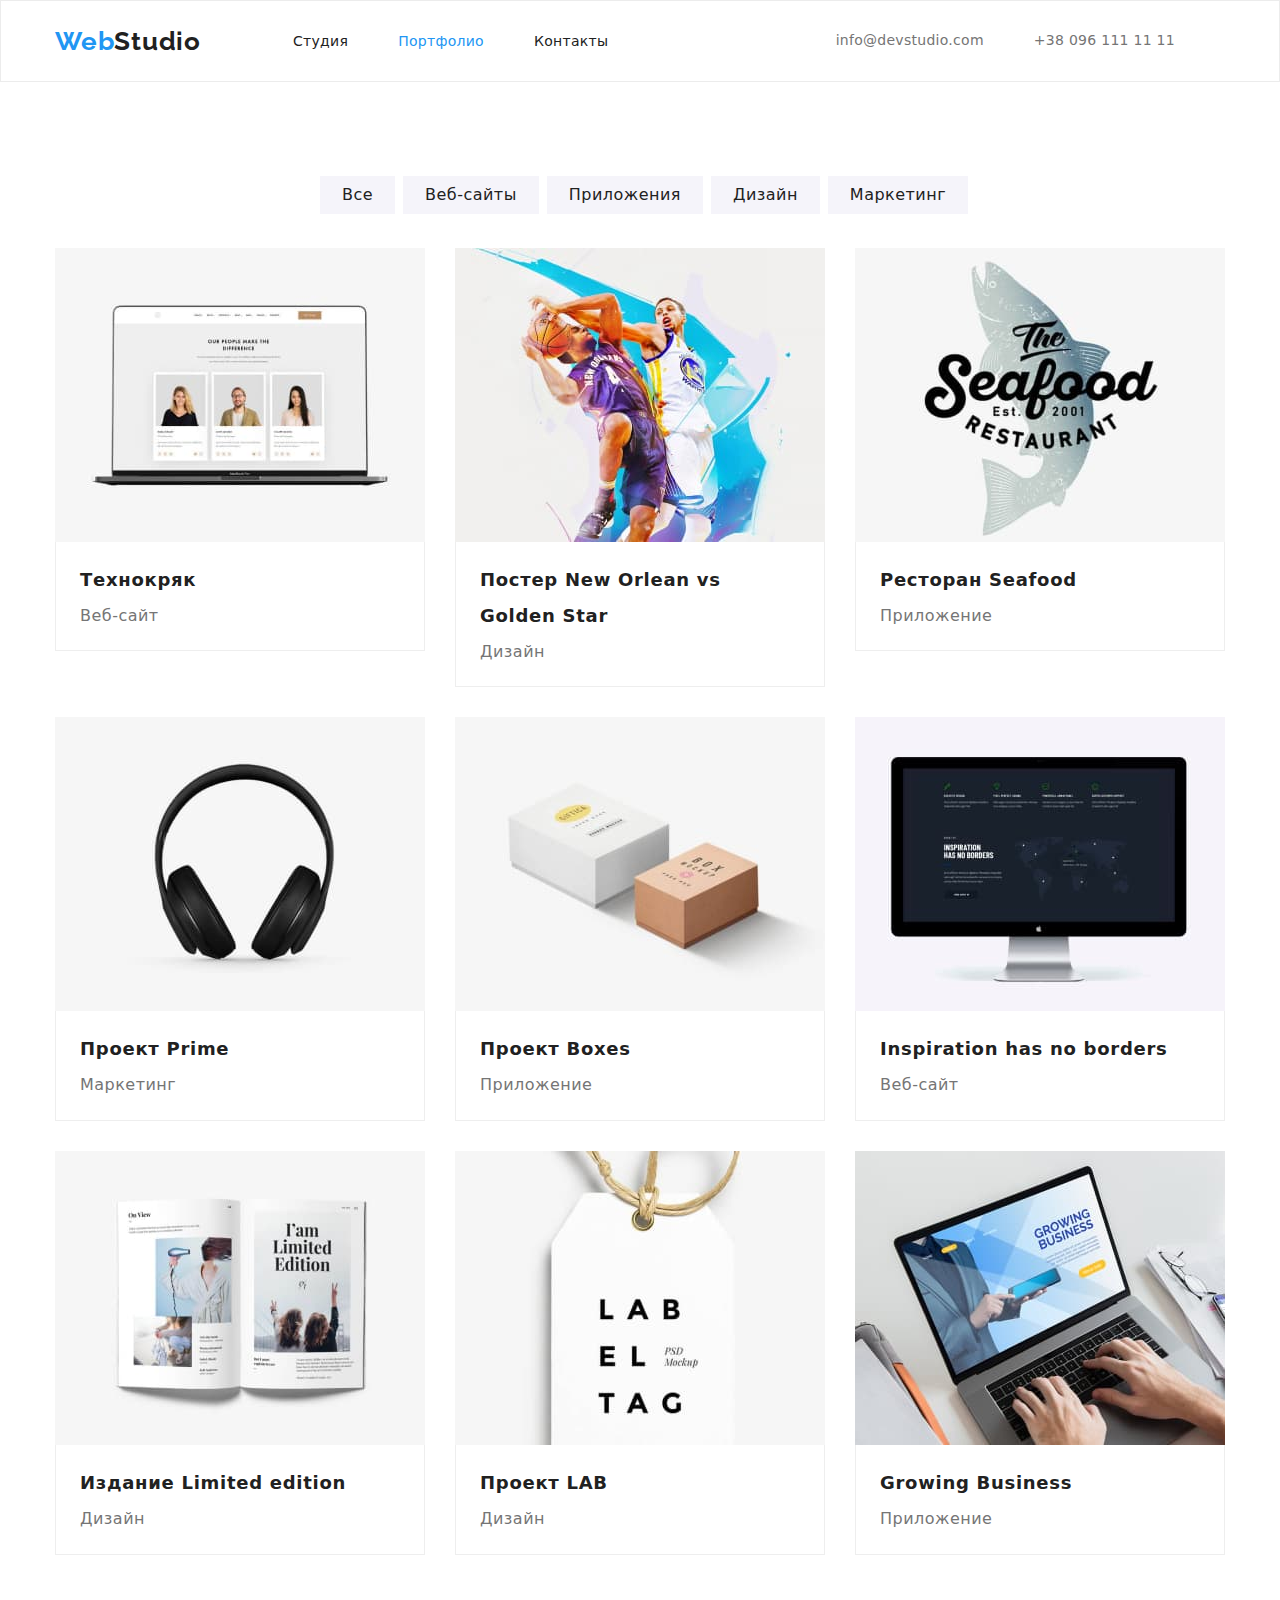
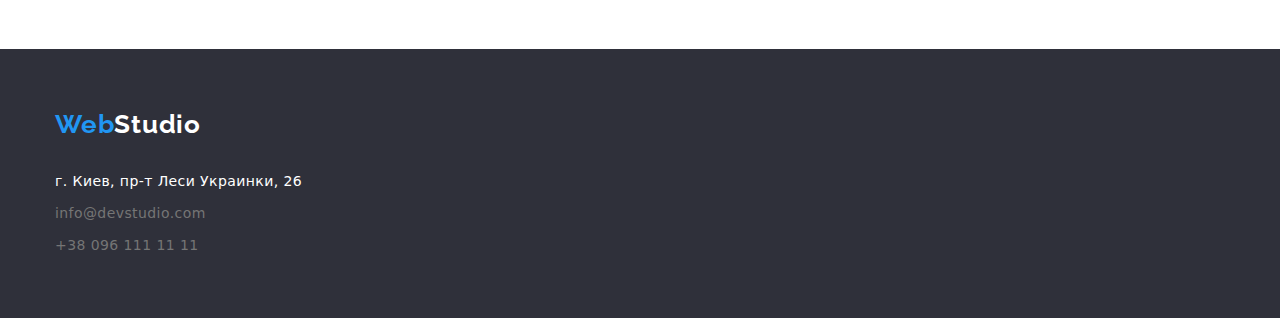
==== commit e5e0d7e2: "commited" ====
--- a/portfolio.html
+++ b/portfolio.html
@@ -29,10 +29,8 @@
         </div>
     </header>
     <main>
-            <section class="buttons-container state">
-                <div class="container">
+            <section class="container buttons-container state">
                 <h1 class="hidden">Портфолио</h1>
-                <div class="btn-container">
 <ul class="buttons">
     <li class="button-item">
         <button type="button" class="key">Все</button>
@@ -50,11 +48,6 @@
         <button type="button" class="key">Маркетинг</button>
     </li>
 </ul>
-</section>
-</div>      
-    </div>
-    <section class="our-works section">
-        <div class="container">
         <h2 class="hidden">Примеры работ</h2>
         <ul class="work-examples">
             <li class="examples">
--- a/css/styles.css
+++ b/css/styles.css
@@ -161,7 +161,7 @@
   color: var(--other-color);
 }
 .hero-container {
-  width: 696px;
+  max-width: 696px;
   margin-left: auto;
   margin-right: auto;
 }
@@ -188,7 +188,8 @@
 .features {
   list-style: none;
   display: flex;
-  padding-bottom: 47px;
+  margin-left: -30px;
+  margin-top: -30px;
 }
 .features-title {
   font-weight: 700;
@@ -207,10 +208,13 @@
   margin: 0;
 }
 .features-class {
-  margin-right: 30px;
+  margin-left: 30px;
+  margin-top: 30px;
+  flex-basis: calc((100% - 120px) / 4);
 }
 .works {
-  padding-bottom: 47px;
+  padding-top: 47px;
+  padding-bottom: 94px;
 }
 
 .works-title {
@@ -221,7 +225,6 @@
   letter-spacing: 0.03em;
   color: var(--title-color);
   margin-bottom: 50px;
-  padding-top: 47px;
 }
 .our-works {
   list-style: none;
@@ -235,7 +238,8 @@
   flex-basis: calc((100% - 90px) / 3);
 }
 .team {
-  padding-bottom: 95px;
+  padding-top: 94px;
+  padding-bottom: 94px;
   background-color: var(--tb-color);
 }
 .team-title {
@@ -266,7 +270,6 @@
   margin-top: 30px;
   margin-left: 30px;
   text-align: center;
-  padding-bottom: 30px;
   background-color: var(--other-color);
   flex-basis: calc((100% - 120px) / 4);
   border-radius: 0px 0px 4px 4px;
@@ -296,7 +299,7 @@
   letter-spacing: 0.03em;
   color: var(--other-color);
   display: block;
-  padding-bottom: 20px;
+  margin-bottom: 30px;
 }
 .under {
   background-color: var(--bg-hf);
@@ -314,7 +317,9 @@
   font-size: 14px;
   line-height: 1.71;
   letter-spacing: 0.03em;
-  padding-bottom: 10px;
+}
+.under-street:not(:last-child) {
+  margin-bottom: 8px;
 }
 .link1 {
   text-decoration: none;
@@ -345,12 +350,14 @@
 .buttons-container {
   padding-top: 94px;
   justify-content: center;
+  padding-bottom: 94px;
 }
 .buttons {
   list-style: none;
   display: flex;
   justify-content: center;
   align-content: center;
+  margin-bottom: 34px;
 }
 .button-item {
   margin-left: 8px;
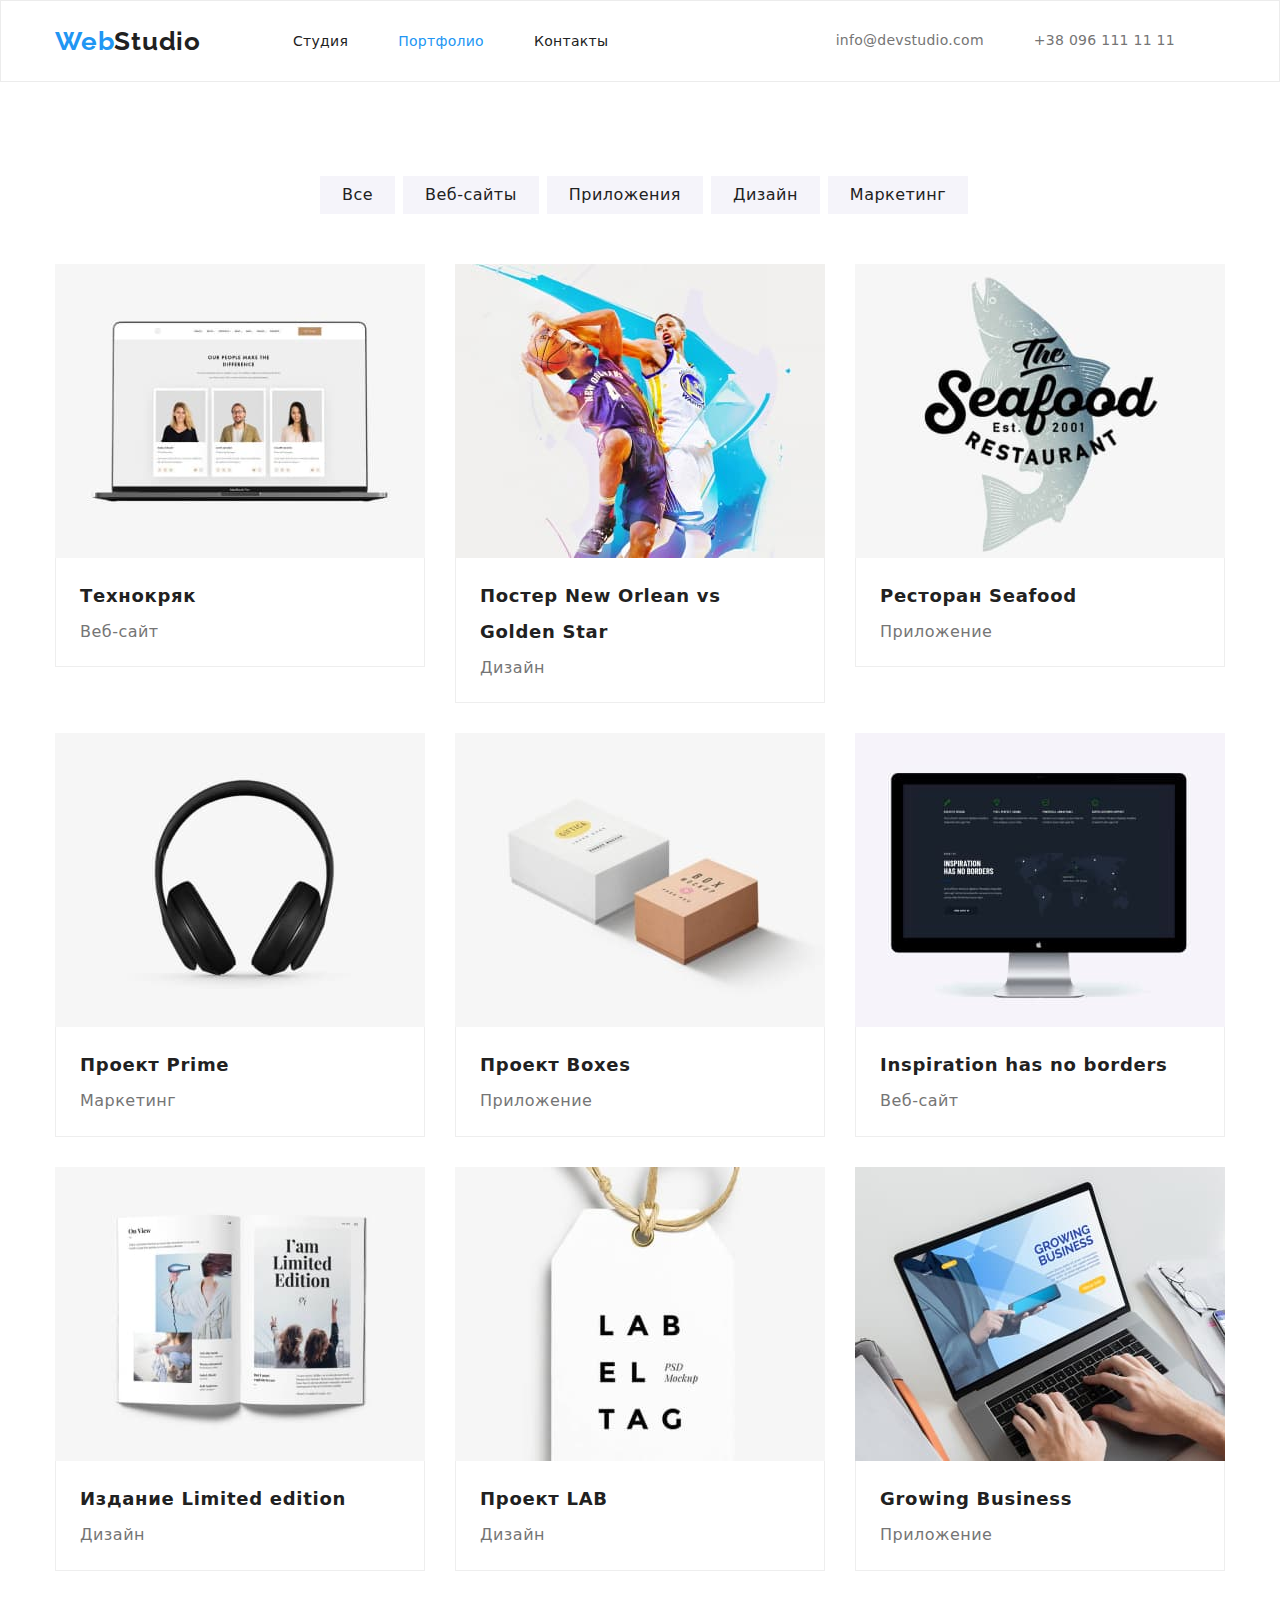
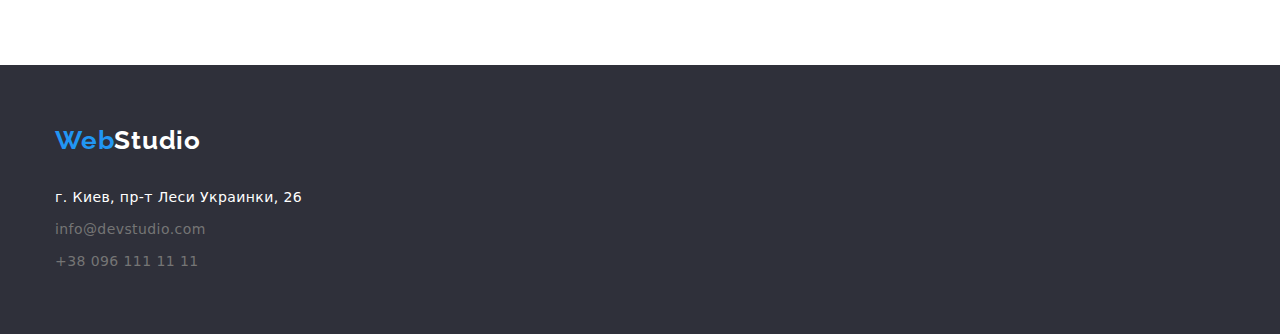
==== commit 6507ab14: "corrected mistakes" ====
--- a/portfolio.html
+++ b/portfolio.html
@@ -29,7 +29,8 @@
         </div>
     </header>
     <main>
-            <section class="container buttons-container state">
+            <section class="buttons-container state">
+                <div class="container">
                 <h1 class="hidden">Портфолио</h1>
 <ul class="buttons">
     <li class="button-item">
@@ -48,7 +49,6 @@
         <button type="button" class="key">Маркетинг</button>
     </li>
 </ul>
-        <h2 class="hidden">Примеры работ</h2>
         <ul class="work-examples">
             <li class="examples">
                 <img class="example1-image" src="./images/portf_1.jpg" width="370" alt="Открытый ноутбук с примером работы">
--- a/css/styles.css
+++ b/css/styles.css
@@ -277,9 +277,7 @@
     0px 2px 1px rgba(0, 0, 0, 0.2);
   border: 1px solid #ececec;
 }
-.team-photo {
-  margin-bottom: 30px;
-}
+
 .description1 {
   margin: 0;
   font-size: 16px;
@@ -357,7 +355,7 @@
   display: flex;
   justify-content: center;
   align-content: center;
-  margin-bottom: 34px;
+  margin-bottom: 50px;
 }
 .button-item {
   margin-left: 8px;
